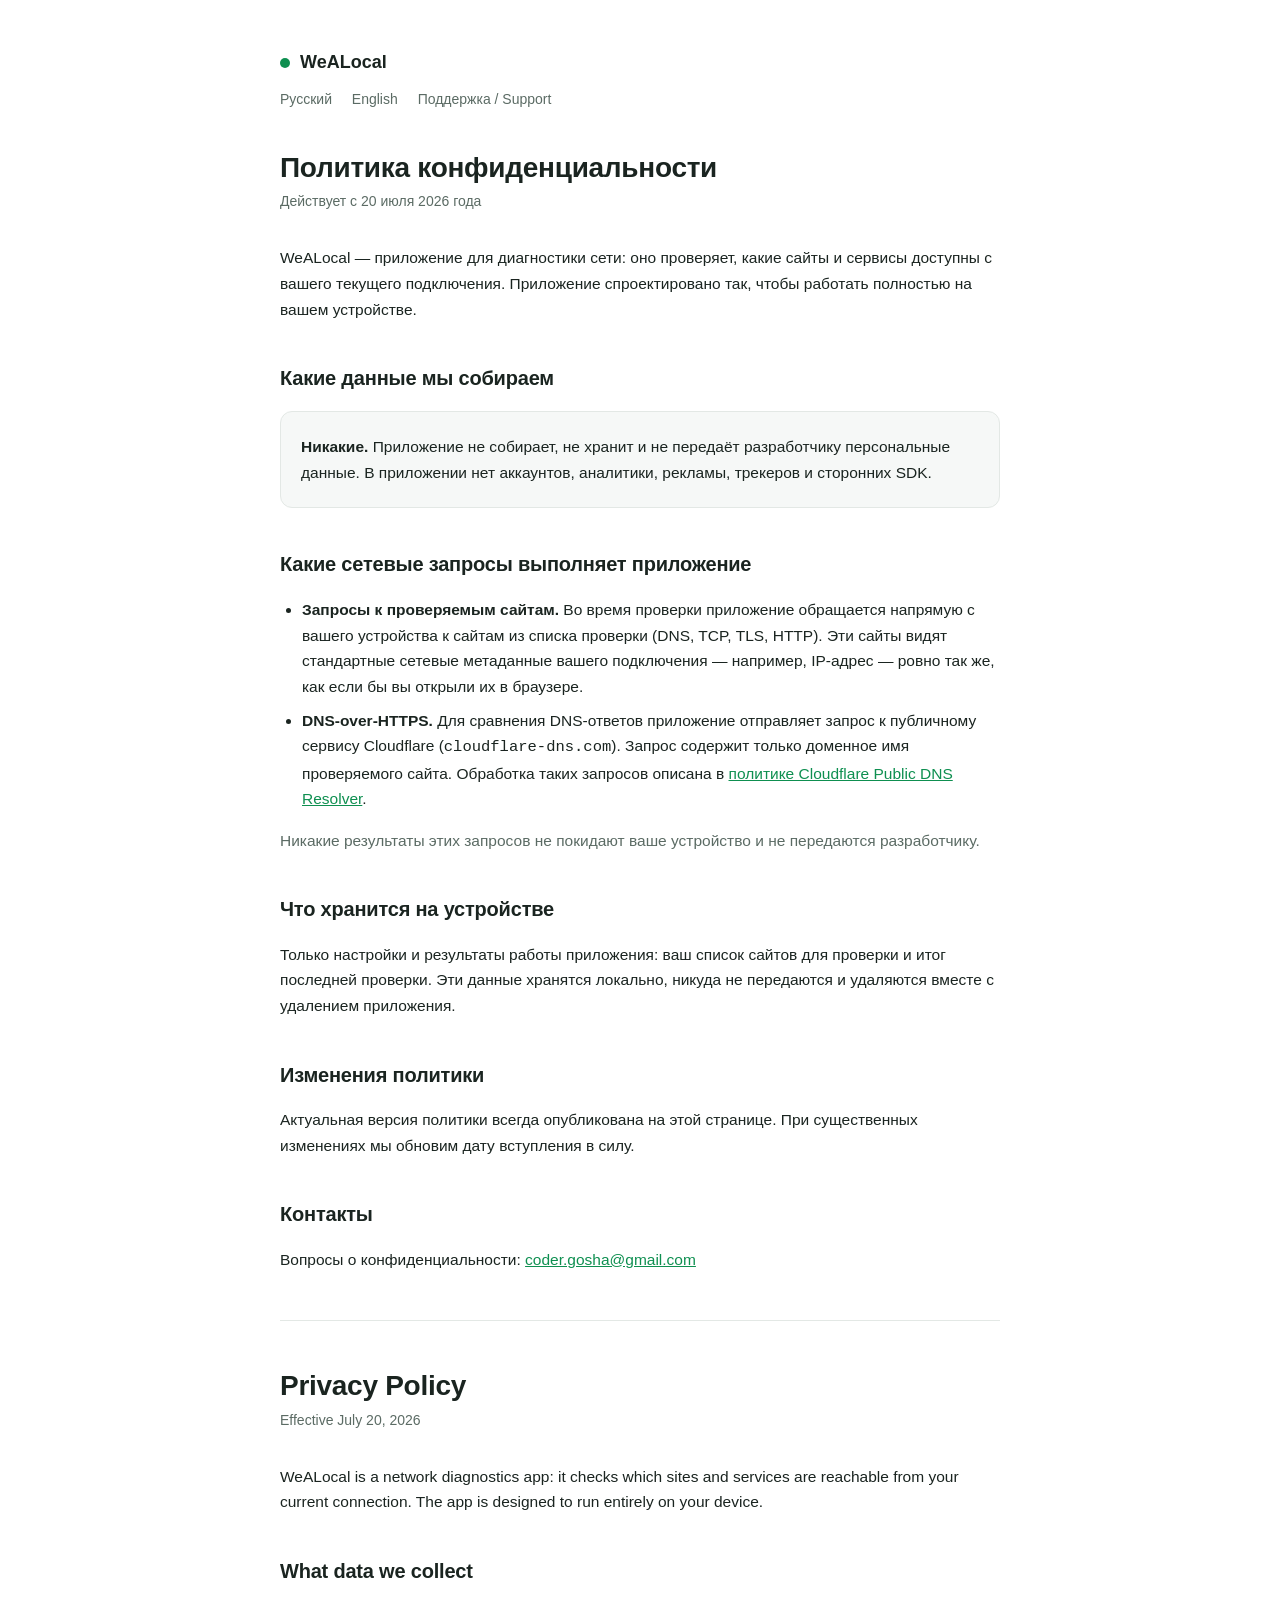
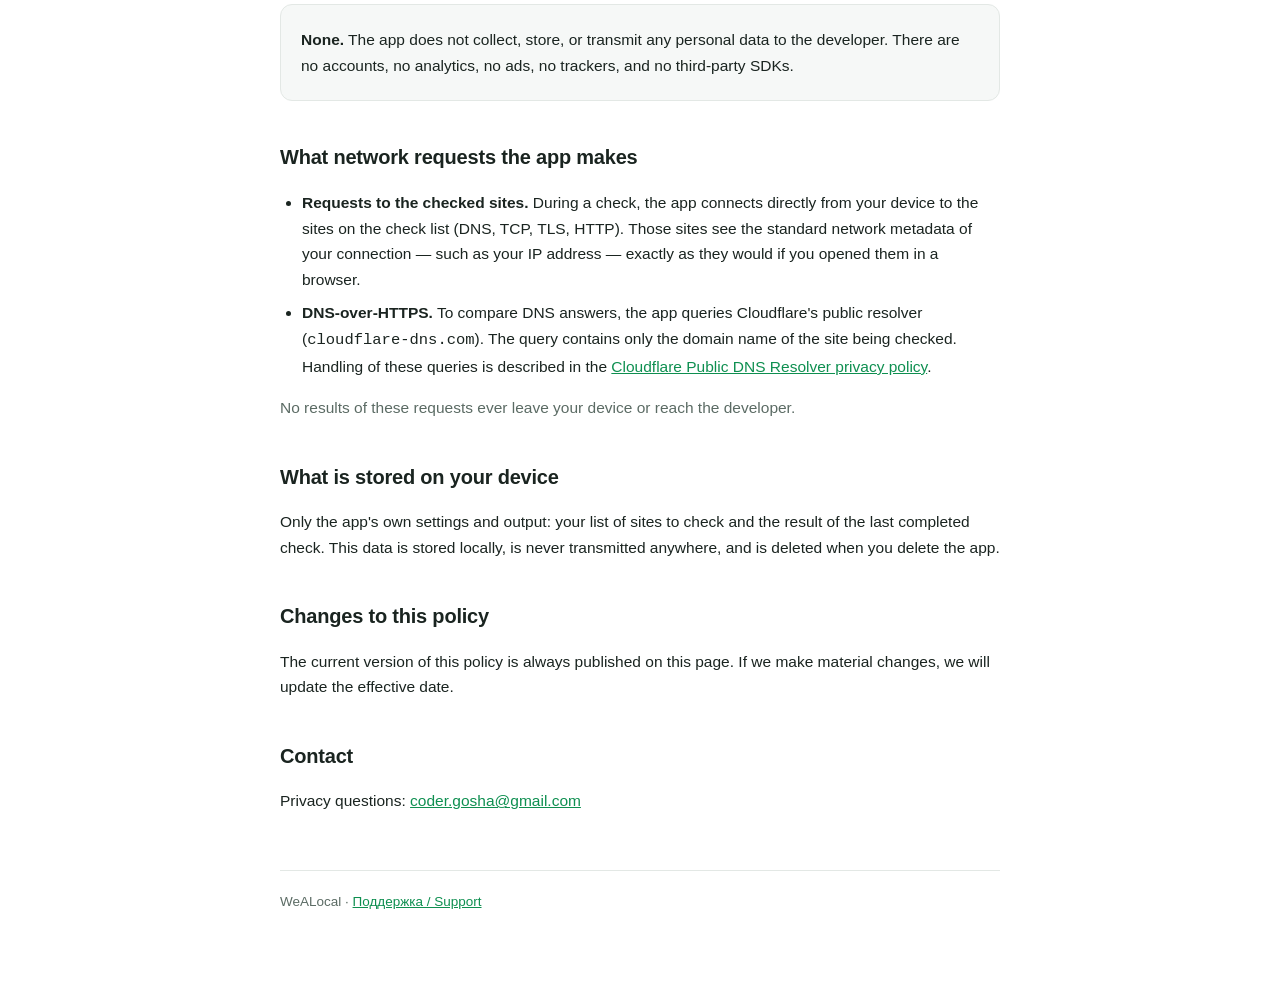
==== index.html @ 6be6b05c "Add bilingual Privacy Policy and Support pages for GitHub Pages Static pages backing the two URLs Ap" ====
<!DOCTYPE html>
<html lang="ru">
<head>
  <meta charset="utf-8">
  <meta name="viewport" content="width=device-width, initial-scale=1">
  <title>WeALocal — Политика конфиденциальности / Privacy Policy</title>
  <link rel="stylesheet" href="style.css">
</head>
<body>
  <div class="wrap">
    <header>
      <div class="brand"><span class="dot"></span>WeALocal</div>
      <nav>
        <a href="#ru">Русский</a>
        <a href="#en">English</a>
        <a href="support.html">Поддержка / Support</a>
      </nav>
    </header>

    <section id="ru">
      <h1>Политика конфиденциальности</h1>
      <p class="meta">Действует с 20 июля 2026 года</p>

      <p>WeALocal — приложение для диагностики сети: оно проверяет, какие сайты и
      сервисы доступны с вашего текущего подключения. Приложение спроектировано так,
      чтобы работать полностью на вашем устройстве.</p>

      <h2>Какие данные мы собираем</h2>
      <div class="card"><p><strong>Никакие.</strong> Приложение не собирает, не хранит
      и не передаёт разработчику персональные данные. В приложении нет аккаунтов,
      аналитики, рекламы, трекеров и сторонних SDK.</p></div>

      <h2>Какие сетевые запросы выполняет приложение</h2>
      <ul>
        <li><strong>Запросы к проверяемым сайтам.</strong> Во время проверки приложение
        обращается напрямую с вашего устройства к сайтам из списка проверки (DNS, TCP,
        TLS, HTTP). Эти сайты видят стандартные сетевые метаданные вашего подключения —
        например, IP-адрес — ровно так же, как если бы вы открыли их в браузере.</li>
        <li><strong>DNS-over-HTTPS.</strong> Для сравнения DNS-ответов приложение
        отправляет запрос к публичному сервису Cloudflare
        (<code>cloudflare-dns.com</code>). Запрос содержит только доменное имя
        проверяемого сайта. Обработка таких запросов описана в
        <a href="https://developers.cloudflare.com/1.1.1.1/privacy/public-dns-resolver/">политике
        Cloudflare Public DNS Resolver</a>.</li>
      </ul>
      <p class="dim">Никакие результаты этих запросов не покидают ваше устройство и не
      передаются разработчику.</p>

      <h2>Что хранится на устройстве</h2>
      <p>Только настройки и результаты работы приложения: ваш список сайтов для проверки
      и итог последней проверки. Эти данные хранятся локально, никуда не передаются и
      удаляются вместе с удалением приложения.</p>

      <h2>Изменения политики</h2>
      <p>Актуальная версия политики всегда опубликована на этой странице. При
      существенных изменениях мы обновим дату вступления в силу.</p>

      <h2>Контакты</h2>
      <p>Вопросы о конфиденциальности: <a href="mailto:coder.gosha@gmail.com">coder.gosha@gmail.com</a></p>
    </section>

    <hr>

    <section id="en" lang="en">
      <h1>Privacy Policy</h1>
      <p class="meta">Effective July 20, 2026</p>

      <p>WeALocal is a network diagnostics app: it checks which sites and services are
      reachable from your current connection. The app is designed to run entirely on
      your device.</p>

      <h2>What data we collect</h2>
      <div class="card"><p><strong>None.</strong> The app does not collect, store, or
      transmit any personal data to the developer. There are no accounts, no analytics,
      no ads, no trackers, and no third-party SDKs.</p></div>

      <h2>What network requests the app makes</h2>
      <ul>
        <li><strong>Requests to the checked sites.</strong> During a check, the app
        connects directly from your device to the sites on the check list (DNS, TCP,
        TLS, HTTP). Those sites see the standard network metadata of your connection —
        such as your IP address — exactly as they would if you opened them in a
        browser.</li>
        <li><strong>DNS-over-HTTPS.</strong> To compare DNS answers, the app queries
        Cloudflare's public resolver (<code>cloudflare-dns.com</code>). The query
        contains only the domain name of the site being checked. Handling of these
        queries is described in the
        <a href="https://developers.cloudflare.com/1.1.1.1/privacy/public-dns-resolver/">Cloudflare
        Public DNS Resolver privacy policy</a>.</li>
      </ul>
      <p class="dim">No results of these requests ever leave your device or reach the
      developer.</p>

      <h2>What is stored on your device</h2>
      <p>Only the app's own settings and output: your list of sites to check and the
      result of the last completed check. This data is stored locally, is never
      transmitted anywhere, and is deleted when you delete the app.</p>

      <h2>Changes to this policy</h2>
      <p>The current version of this policy is always published on this page. If we
      make material changes, we will update the effective date.</p>

      <h2>Contact</h2>
      <p>Privacy questions: <a href="mailto:coder.gosha@gmail.com">coder.gosha@gmail.com</a></p>
    </section>

    <footer>WeALocal · <a href="support.html">Поддержка / Support</a></footer>
  </div>
</body>
</html>
---- style.css ----
:root {
  --bg: #ffffff;
  --ink: #1a2420;
  --dim: #5b6b64;
  --border: #e3e8e5;
  --accent: #0e8f50;
  --card: #f6f8f7;
}
@media (prefers-color-scheme: dark) {
  :root {
    --bg: #0b0f14;
    --ink: #e8ecf1;
    --dim: #8a94a0;
    --border: #1e2630;
    --accent: #14b866;
    --card: #11161d;
  }
}
* { box-sizing: border-box; }
body {
  margin: 0;
  padding: 48px 20px 96px;
  background: var(--bg);
  color: var(--ink);
  font-family: -apple-system, BlinkMacSystemFont, "Segoe UI", Roboto, sans-serif;
  line-height: 1.65;
}
.wrap { max-width: 720px; margin: 0 auto; }
header { margin-bottom: 40px; }
.brand {
  display: flex;
  align-items: center;
  gap: 10px;
  font-weight: 700;
  font-size: 18px;
}
.brand .dot {
  width: 10px;
  height: 10px;
  border-radius: 50%;
  background: var(--accent);
}
nav { margin-top: 10px; font-size: 14px; }
nav a { color: var(--dim); text-decoration: none; margin-right: 16px; }
nav a:hover, nav a:focus { color: var(--accent); }
h1 { font-size: 28px; line-height: 1.2; margin: 0 0 6px; letter-spacing: -0.01em; }
h2 { font-size: 20px; margin: 40px 0 12px; letter-spacing: -0.01em; }
h3 { font-size: 16px; margin: 24px 0 6px; }
p, li { color: var(--ink); font-size: 15.5px; }
.dim { color: var(--dim); }
.meta { color: var(--dim); font-size: 14px; margin: 0 0 32px; }
ul { padding-left: 22px; }
li { margin-bottom: 8px; }
a { color: var(--accent); }
hr {
  border: none;
  border-top: 1px solid var(--border);
  margin: 48px 0;
}
.card {
  background: var(--card);
  border: 1px solid var(--border);
  border-radius: 12px;
  padding: 16px 20px;
  margin: 16px 0;
}
.card p { margin: 6px 0; }
footer {
  margin-top: 56px;
  padding-top: 20px;
  border-top: 1px solid var(--border);
  color: var(--dim);
  font-size: 13.5px;
}
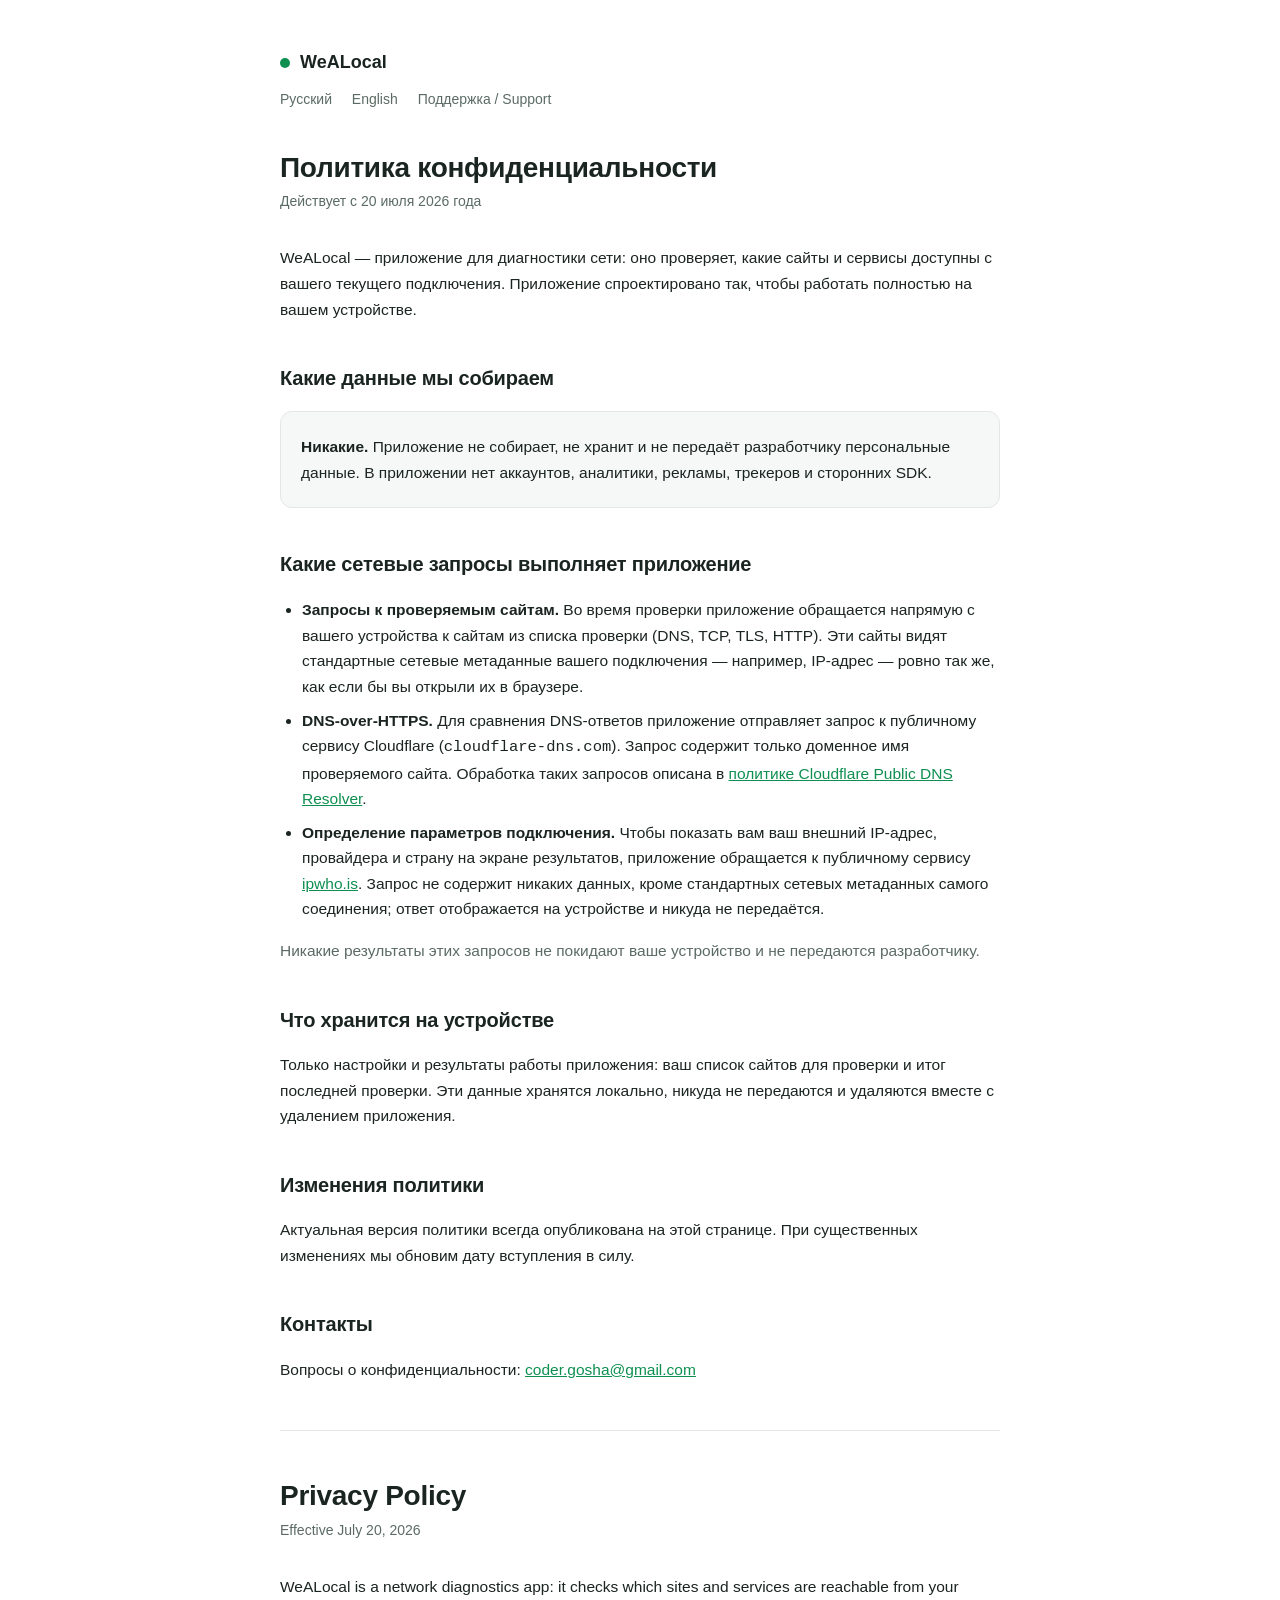
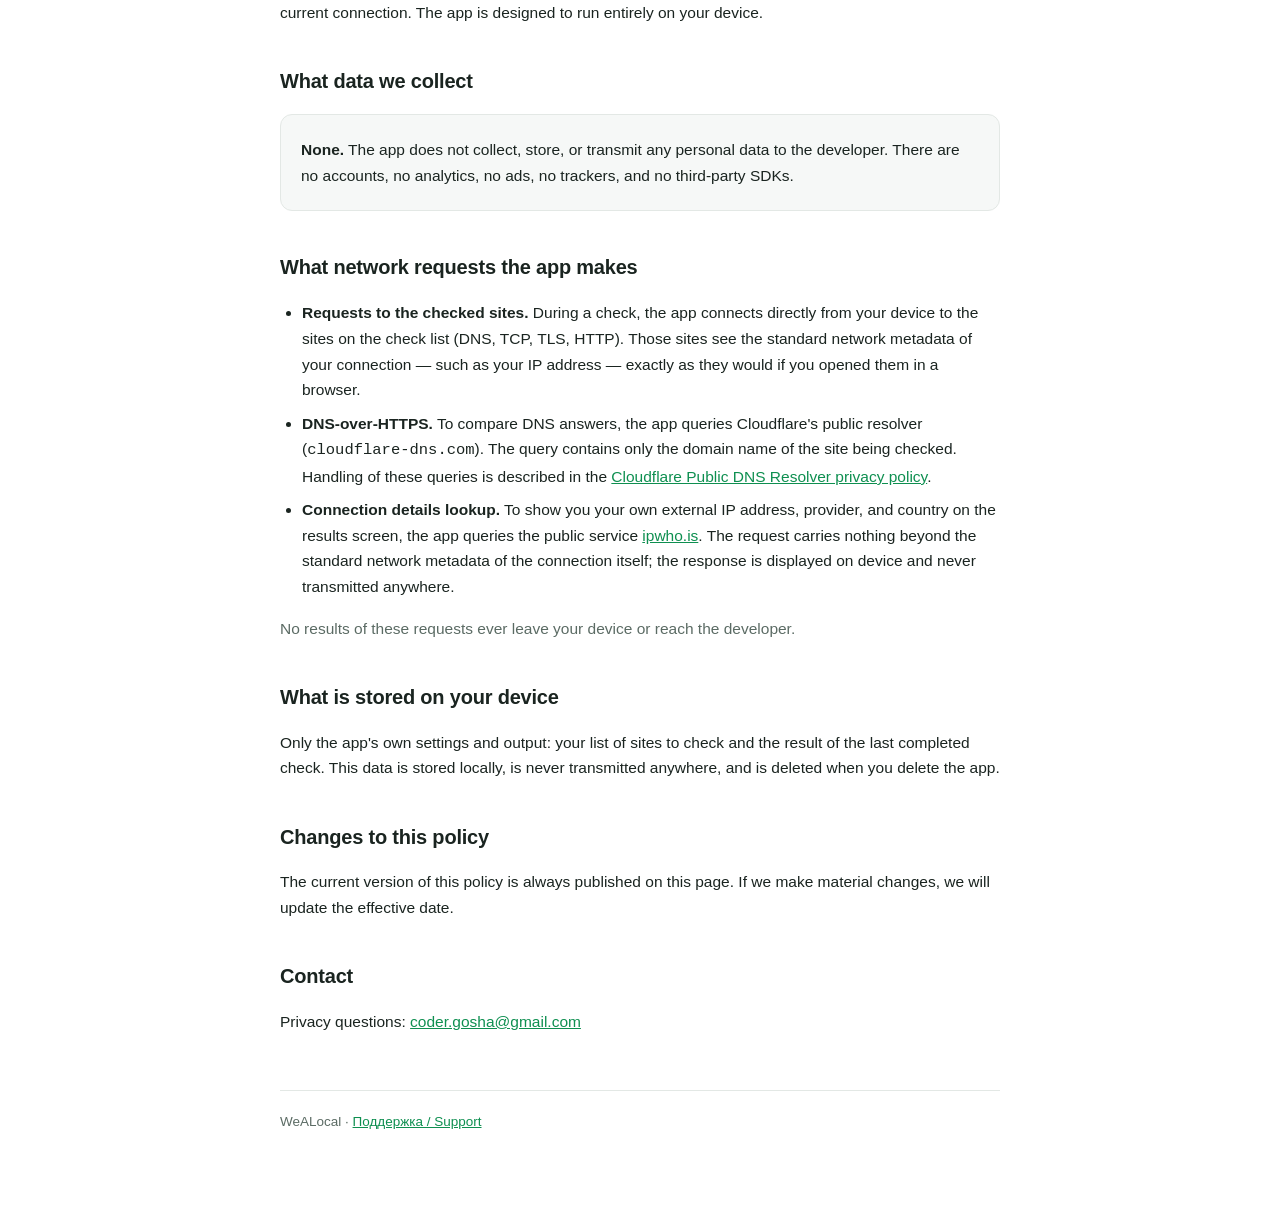
==== commit 3f0bae78: "Disclose ipwho.is connection-details lookup (my-network panel)" ====
--- a/index.html
+++ b/index.html
@@ -42,6 +42,11 @@
         проверяемого сайта. Обработка таких запросов описана в
         <a href="https://developers.cloudflare.com/1.1.1.1/privacy/public-dns-resolver/">политике
         Cloudflare Public DNS Resolver</a>.</li>
+        <li><strong>Определение параметров подключения.</strong> Чтобы показать вам
+        ваш внешний IP-адрес, провайдера и страну на экране результатов, приложение
+        обращается к публичному сервису <a href="https://ipwho.is/">ipwho.is</a>.
+        Запрос не содержит никаких данных, кроме стандартных сетевых метаданных самого
+        соединения; ответ отображается на устройстве и никуда не передаётся.</li>
       </ul>
       <p class="dim">Никакие результаты этих запросов не покидают ваше устройство и не
       передаются разработчику.</p>
@@ -87,6 +92,11 @@
         queries is described in the
         <a href="https://developers.cloudflare.com/1.1.1.1/privacy/public-dns-resolver/">Cloudflare
         Public DNS Resolver privacy policy</a>.</li>
+        <li><strong>Connection details lookup.</strong> To show you your own external
+        IP address, provider, and country on the results screen, the app queries the
+        public service <a href="https://ipwho.is/">ipwho.is</a>. The request carries
+        nothing beyond the standard network metadata of the connection itself; the
+        response is displayed on device and never transmitted anywhere.</li>
       </ul>
       <p class="dim">No results of these requests ever leave your device or reach the
       developer.</p>
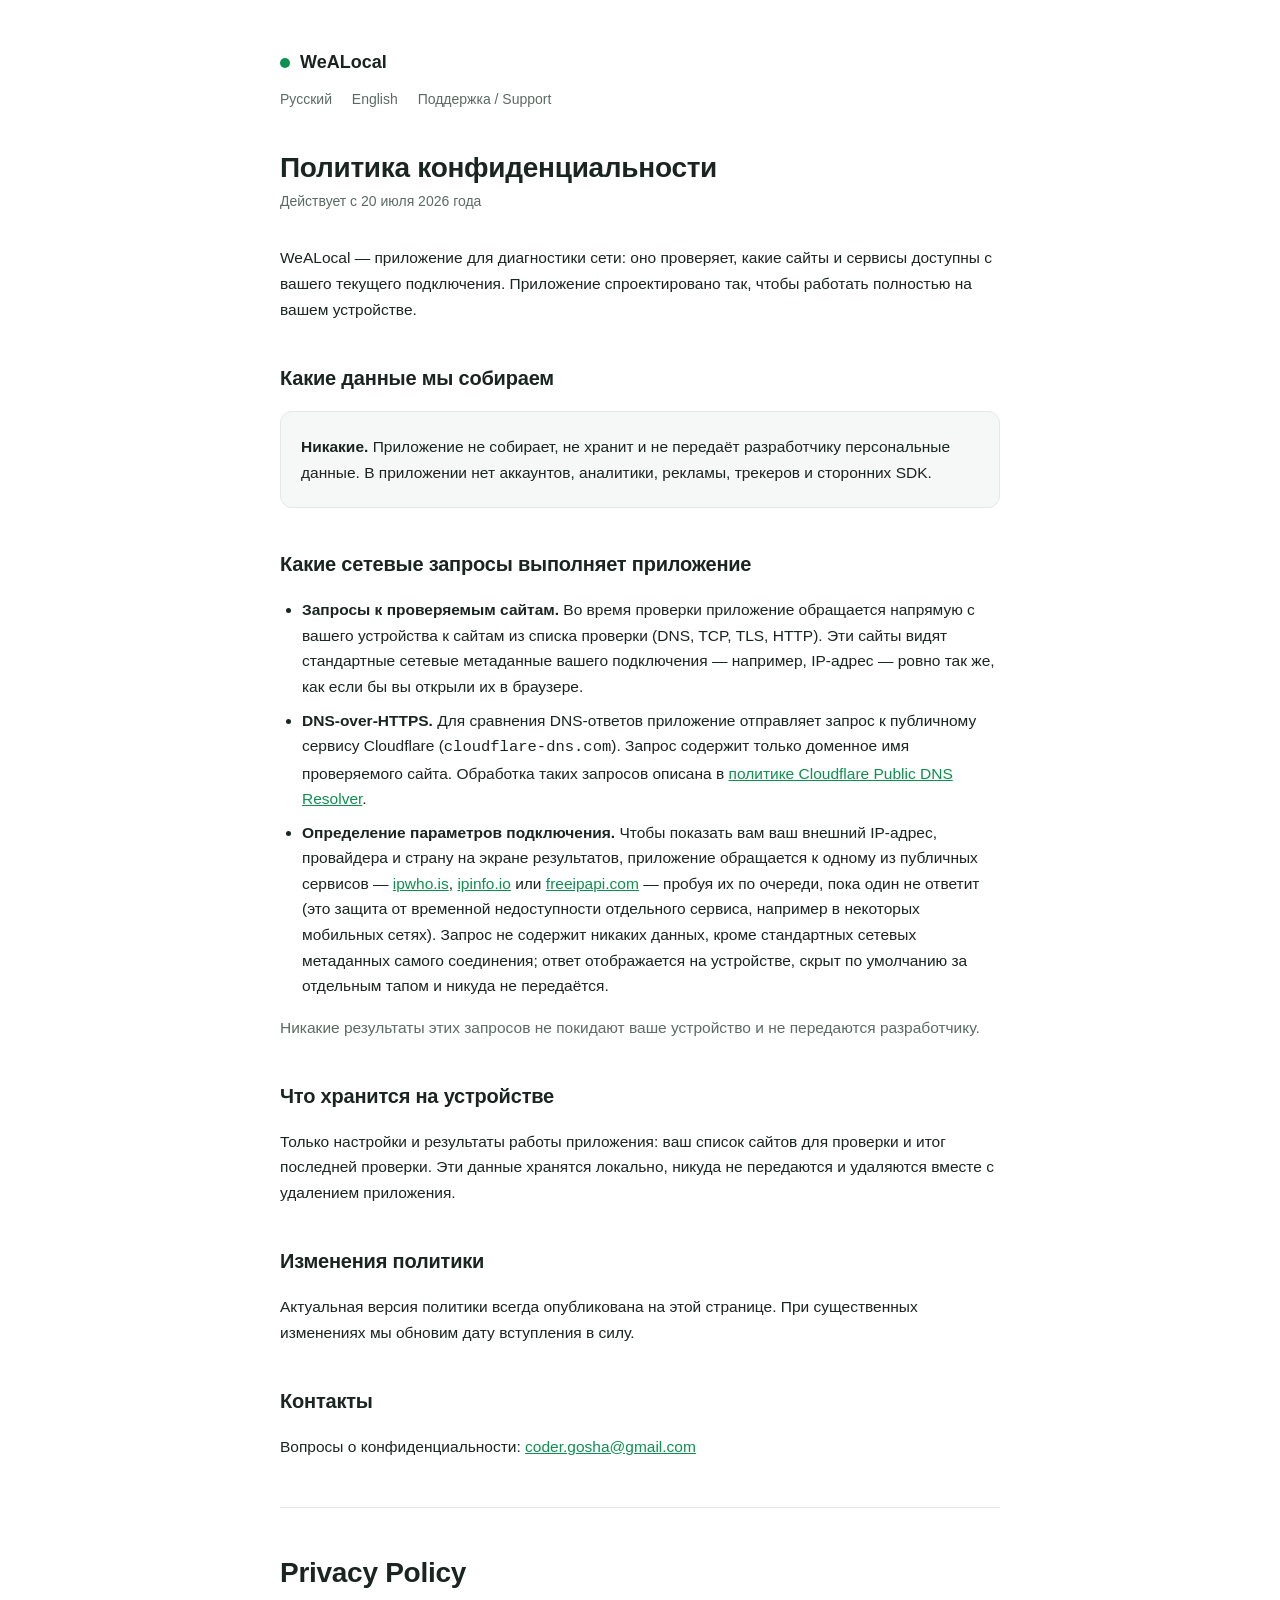
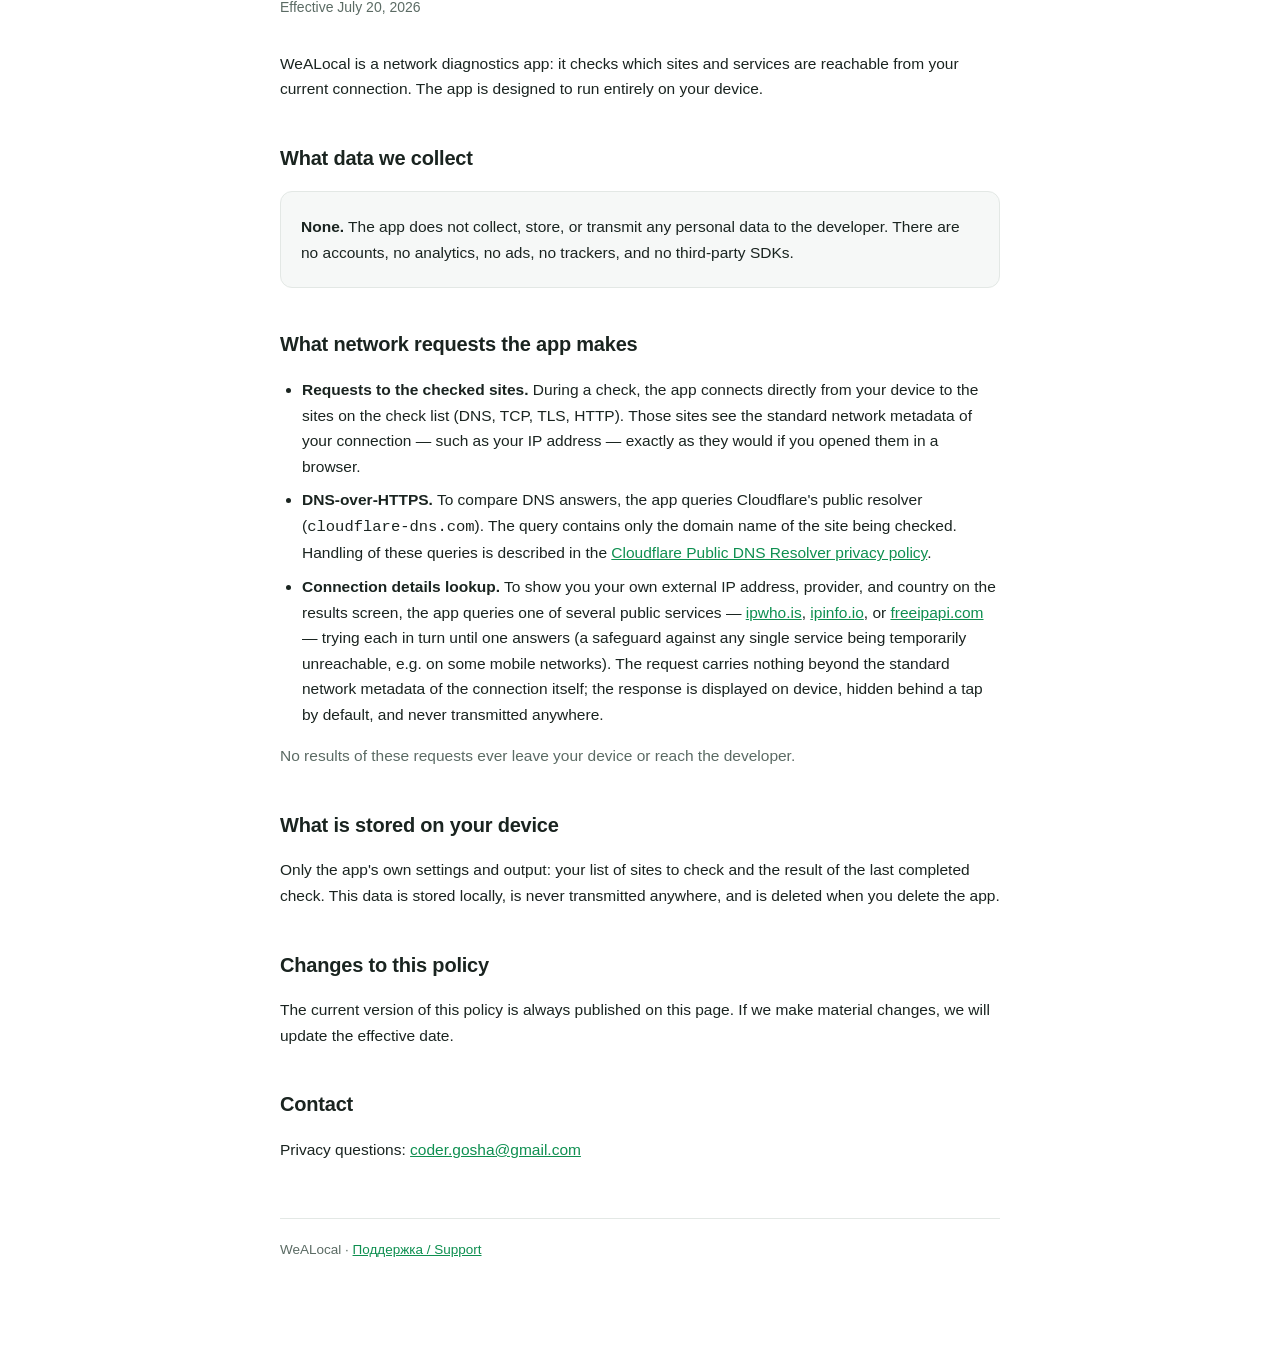
==== commit 98f1cfe7: "Disclose ipinfo.io / freeipapi.com fallback providers and reveal-on-tap" ====
--- a/index.html
+++ b/index.html
@@ -44,9 +44,13 @@
         Cloudflare Public DNS Resolver</a>.</li>
         <li><strong>Определение параметров подключения.</strong> Чтобы показать вам
         ваш внешний IP-адрес, провайдера и страну на экране результатов, приложение
-        обращается к публичному сервису <a href="https://ipwho.is/">ipwho.is</a>.
-        Запрос не содержит никаких данных, кроме стандартных сетевых метаданных самого
-        соединения; ответ отображается на устройстве и никуда не передаётся.</li>
+        обращается к одному из публичных сервисов —
+        <a href="https://ipwho.is/">ipwho.is</a>, <a href="https://ipinfo.io/">ipinfo.io</a>
+        или <a href="https://freeipapi.com/">freeipapi.com</a> — пробуя их по очереди,
+        пока один не ответит (это защита от временной недоступности отдельного сервиса,
+        например в некоторых мобильных сетях). Запрос не содержит никаких данных, кроме
+        стандартных сетевых метаданных самого соединения; ответ отображается на устройстве,
+        скрыт по умолчанию за отдельным тапом и никуда не передаётся.</li>
       </ul>
       <p class="dim">Никакие результаты этих запросов не покидают ваше устройство и не
       передаются разработчику.</p>
@@ -93,10 +97,14 @@
         <a href="https://developers.cloudflare.com/1.1.1.1/privacy/public-dns-resolver/">Cloudflare
         Public DNS Resolver privacy policy</a>.</li>
         <li><strong>Connection details lookup.</strong> To show you your own external
-        IP address, provider, and country on the results screen, the app queries the
-        public service <a href="https://ipwho.is/">ipwho.is</a>. The request carries
-        nothing beyond the standard network metadata of the connection itself; the
-        response is displayed on device and never transmitted anywhere.</li>
+        IP address, provider, and country on the results screen, the app queries one of
+        several public services — <a href="https://ipwho.is/">ipwho.is</a>,
+        <a href="https://ipinfo.io/">ipinfo.io</a>, or
+        <a href="https://freeipapi.com/">freeipapi.com</a> — trying each in turn until one
+        answers (a safeguard against any single service being temporarily unreachable, e.g.
+        on some mobile networks). The request carries nothing beyond the standard network
+        metadata of the connection itself; the response is displayed on device, hidden
+        behind a tap by default, and never transmitted anywhere.</li>
       </ul>
       <p class="dim">No results of these requests ever leave your device or reach the
       developer.</p>
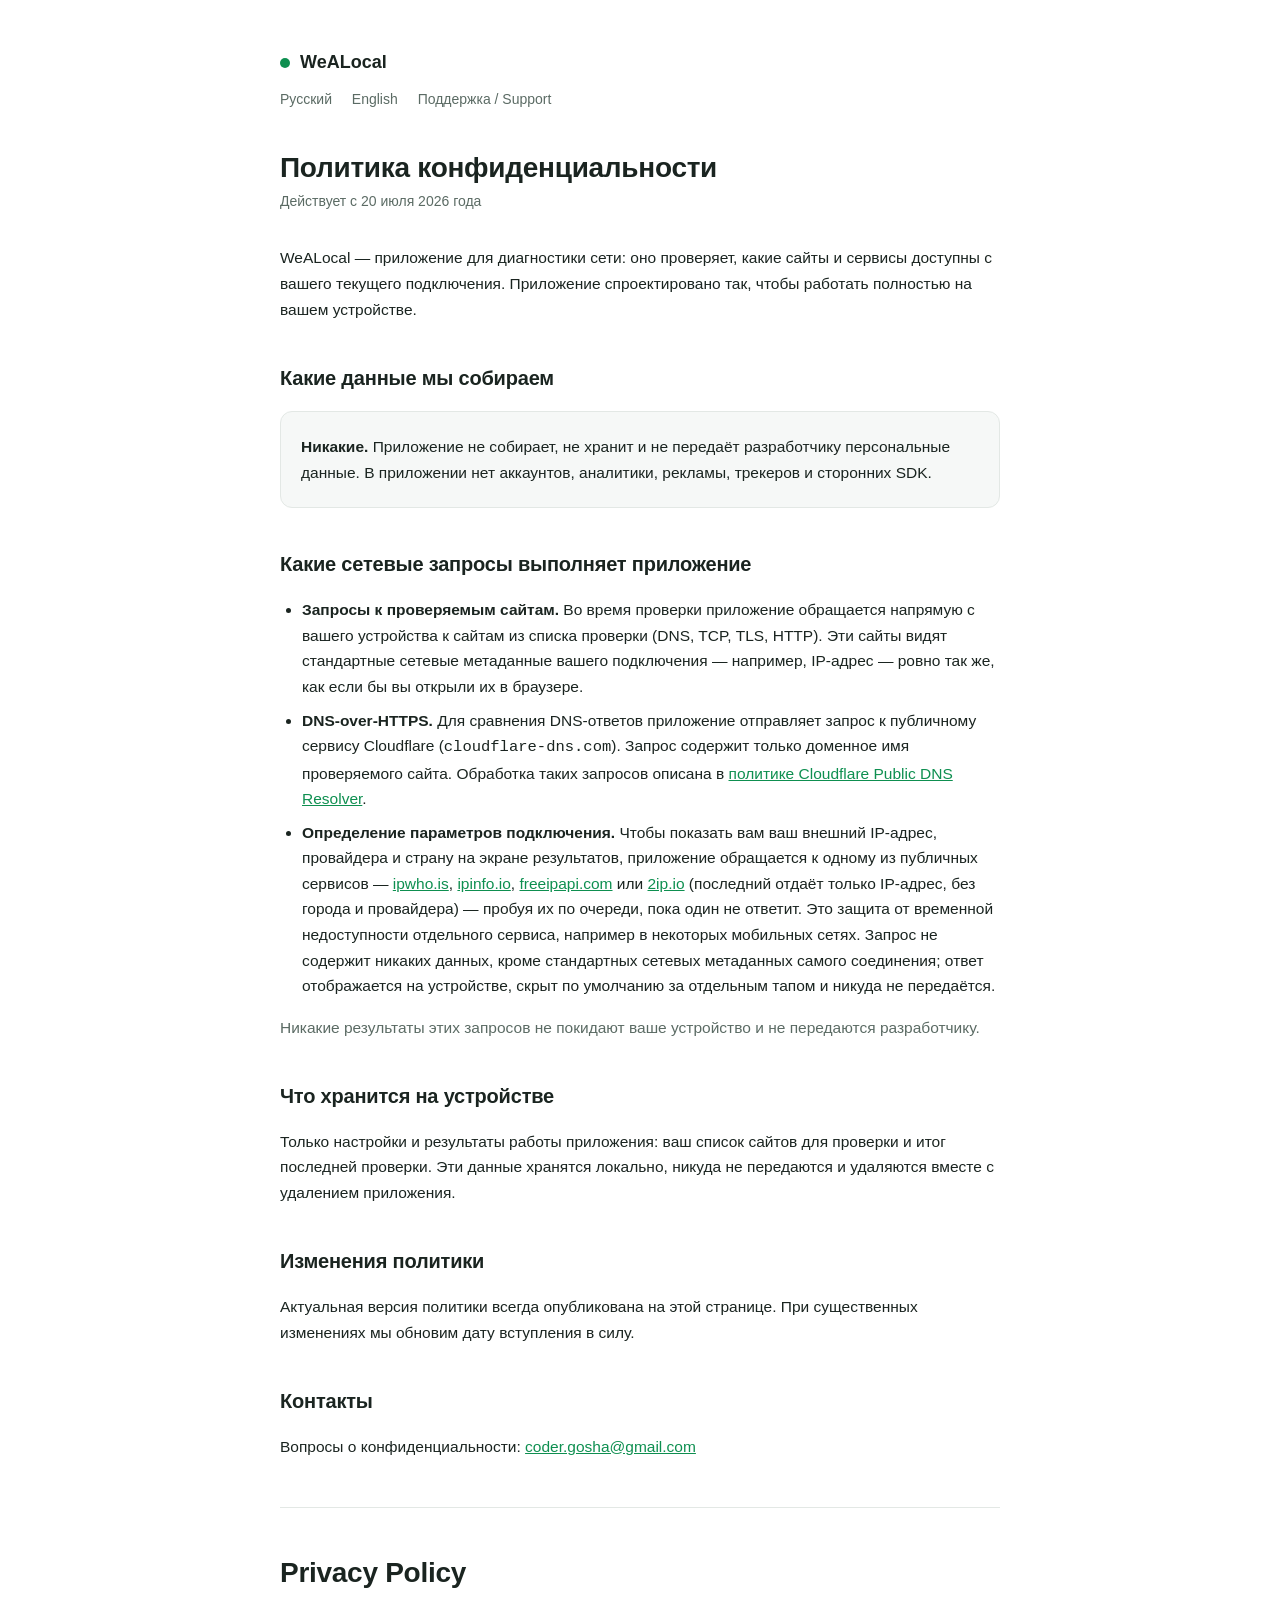
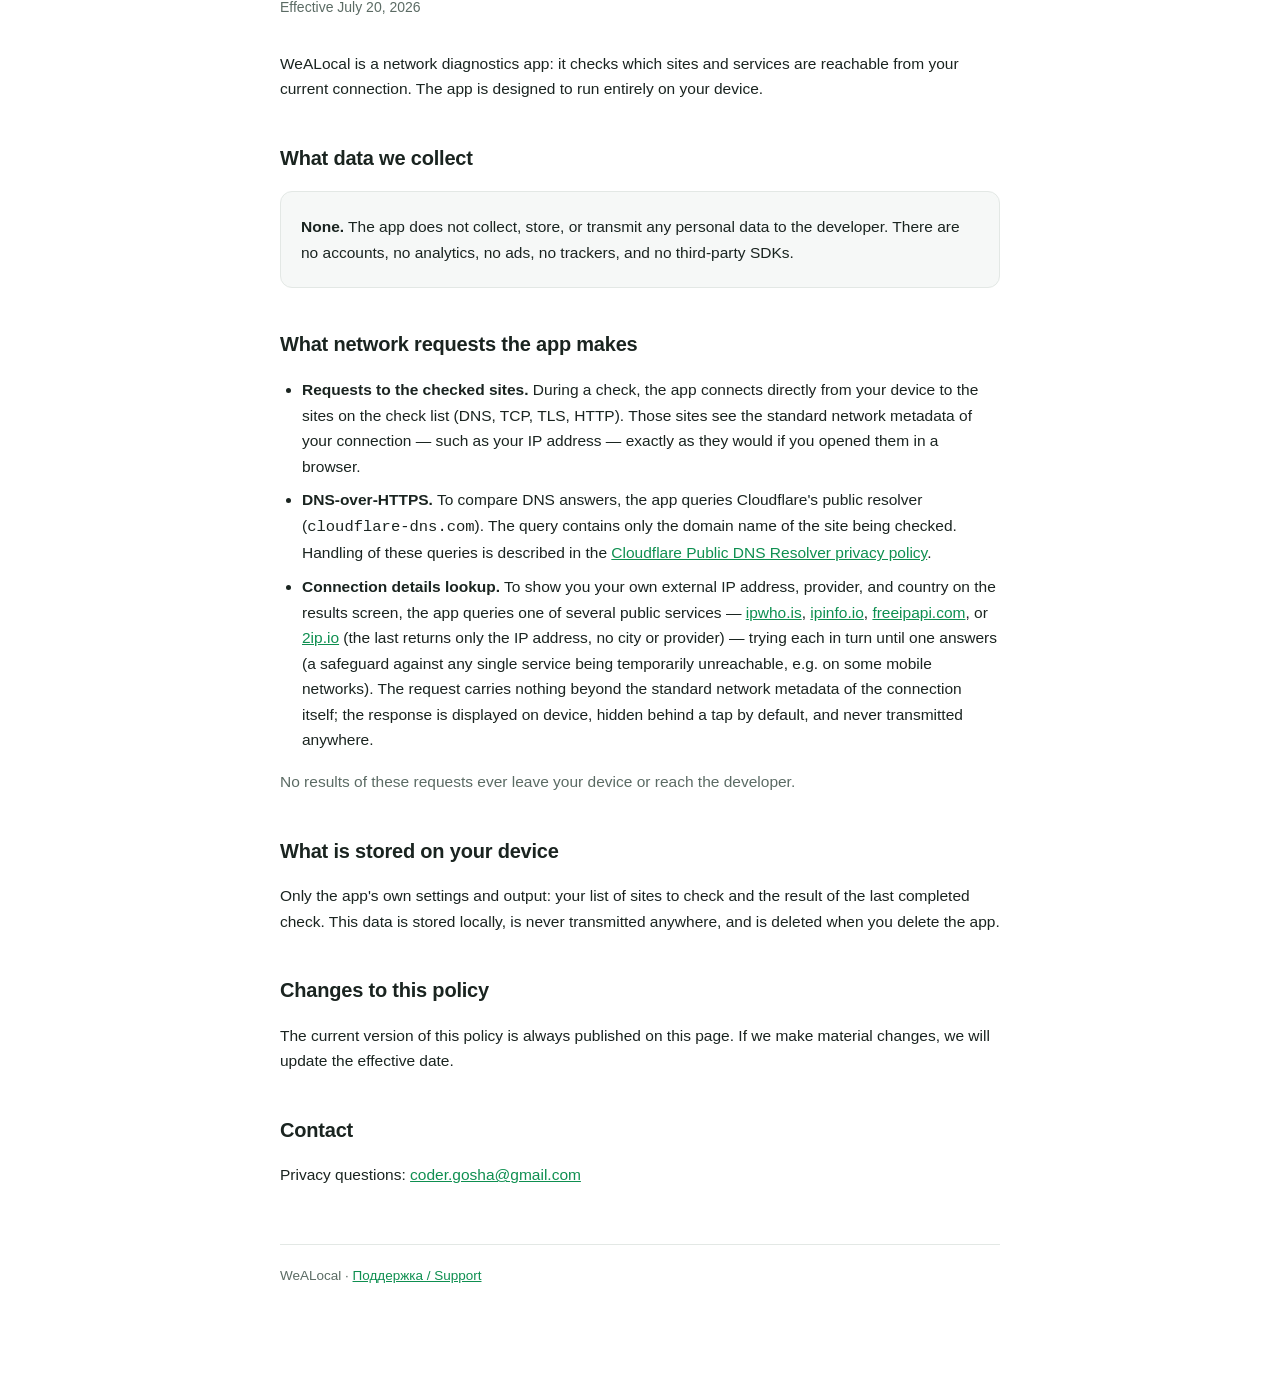
==== commit 350da96b: "Disclose 2ip.io as fourth, IP-only fallback provider" ====
--- a/index.html
+++ b/index.html
@@ -45,10 +45,11 @@
         <li><strong>Определение параметров подключения.</strong> Чтобы показать вам
         ваш внешний IP-адрес, провайдера и страну на экране результатов, приложение
         обращается к одному из публичных сервисов —
-        <a href="https://ipwho.is/">ipwho.is</a>, <a href="https://ipinfo.io/">ipinfo.io</a>
-        или <a href="https://freeipapi.com/">freeipapi.com</a> — пробуя их по очереди,
-        пока один не ответит (это защита от временной недоступности отдельного сервиса,
-        например в некоторых мобильных сетях). Запрос не содержит никаких данных, кроме
+        <a href="https://ipwho.is/">ipwho.is</a>, <a href="https://ipinfo.io/">ipinfo.io</a>,
+        <a href="https://freeipapi.com/">freeipapi.com</a> или <a href="https://2ip.io/">2ip.io</a>
+        (последний отдаёт только IP-адрес, без города и провайдера) — пробуя их по очереди,
+        пока один не ответит. Это защита от временной недоступности отдельного сервиса,
+        например в некоторых мобильных сетях. Запрос не содержит никаких данных, кроме
         стандартных сетевых метаданных самого соединения; ответ отображается на устройстве,
         скрыт по умолчанию за отдельным тапом и никуда не передаётся.</li>
       </ul>
@@ -99,12 +100,14 @@
         <li><strong>Connection details lookup.</strong> To show you your own external
         IP address, provider, and country on the results screen, the app queries one of
         several public services — <a href="https://ipwho.is/">ipwho.is</a>,
-        <a href="https://ipinfo.io/">ipinfo.io</a>, or
-        <a href="https://freeipapi.com/">freeipapi.com</a> — trying each in turn until one
-        answers (a safeguard against any single service being temporarily unreachable, e.g.
-        on some mobile networks). The request carries nothing beyond the standard network
-        metadata of the connection itself; the response is displayed on device, hidden
-        behind a tap by default, and never transmitted anywhere.</li>
+        <a href="https://ipinfo.io/">ipinfo.io</a>,
+        <a href="https://freeipapi.com/">freeipapi.com</a>, or
+        <a href="https://2ip.io/">2ip.io</a> (the last returns only the IP address, no city
+        or provider) — trying each in turn until one answers (a safeguard against any single
+        service being temporarily unreachable, e.g. on some mobile networks). The request
+        carries nothing beyond the standard network metadata of the connection itself; the
+        response is displayed on device, hidden behind a tap by default, and never
+        transmitted anywhere.</li>
       </ul>
       <p class="dim">No results of these requests ever leave your device or reach the
       developer.</p>
